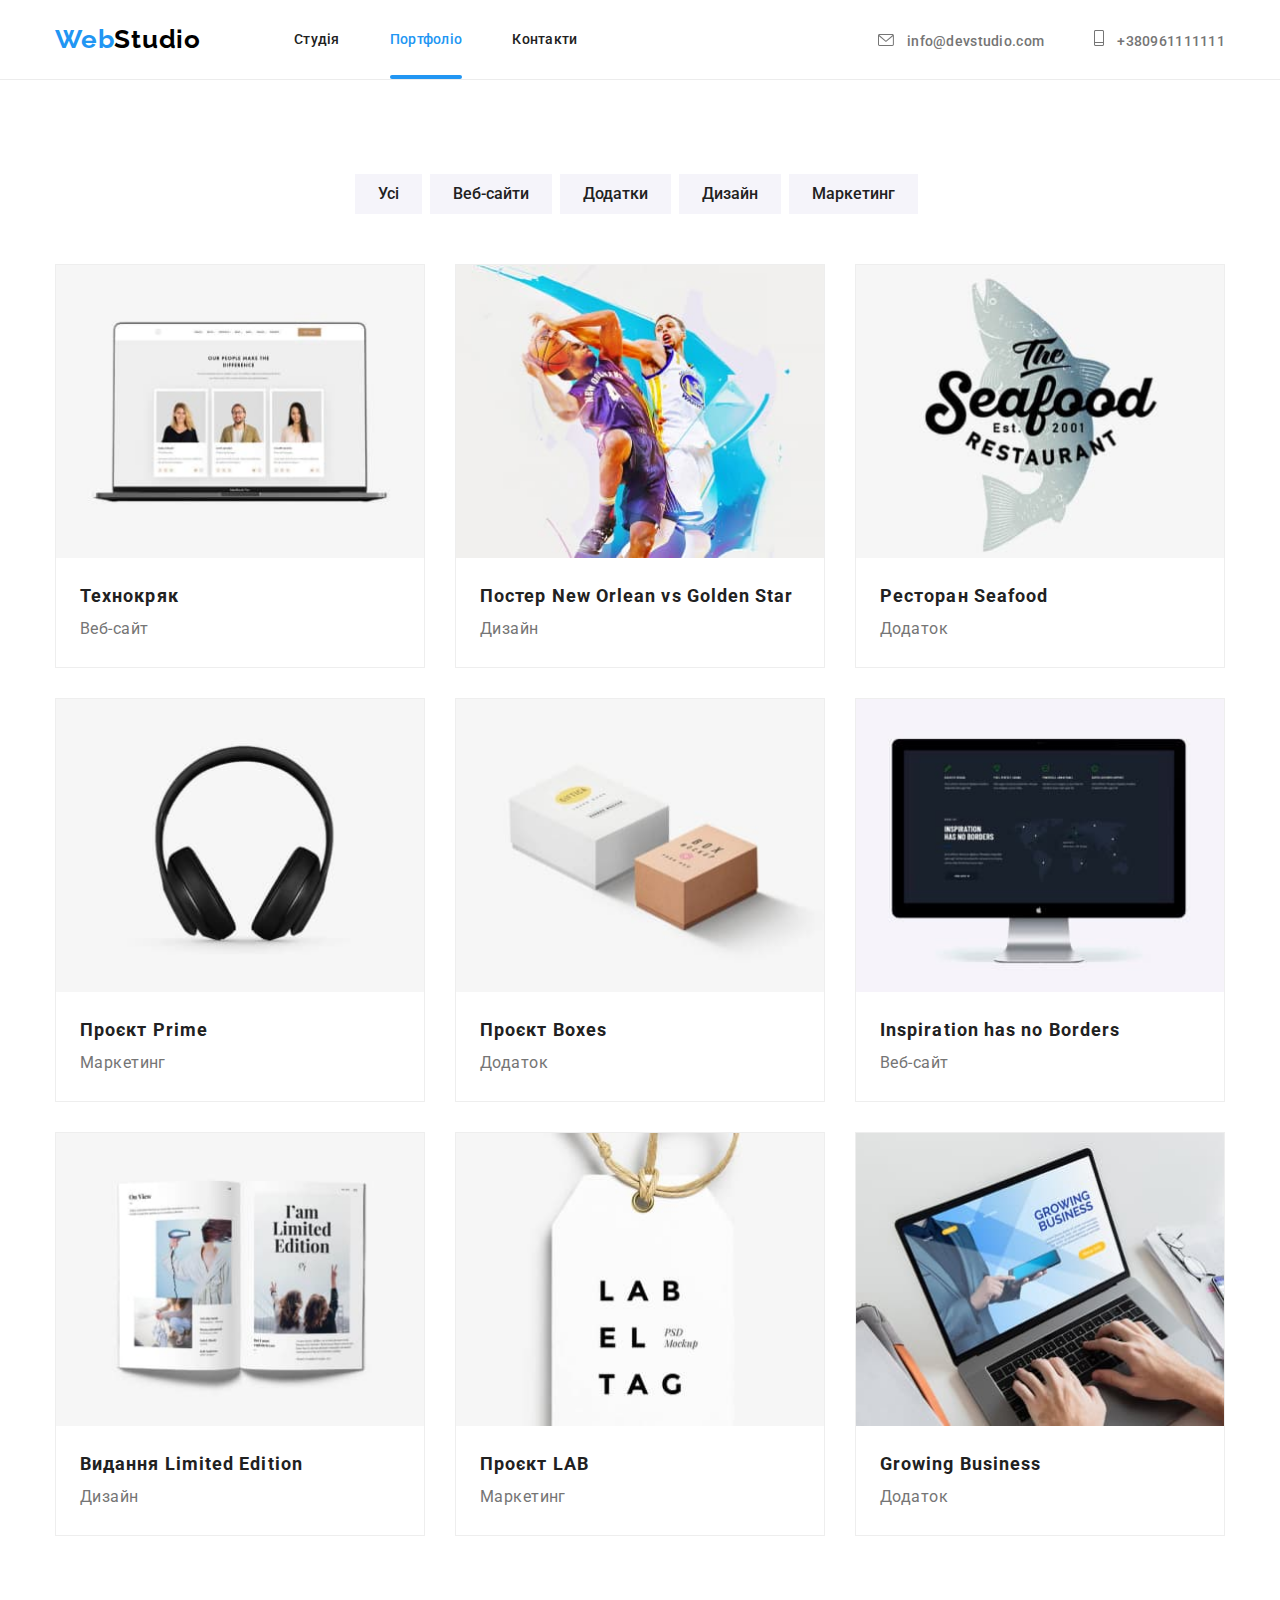
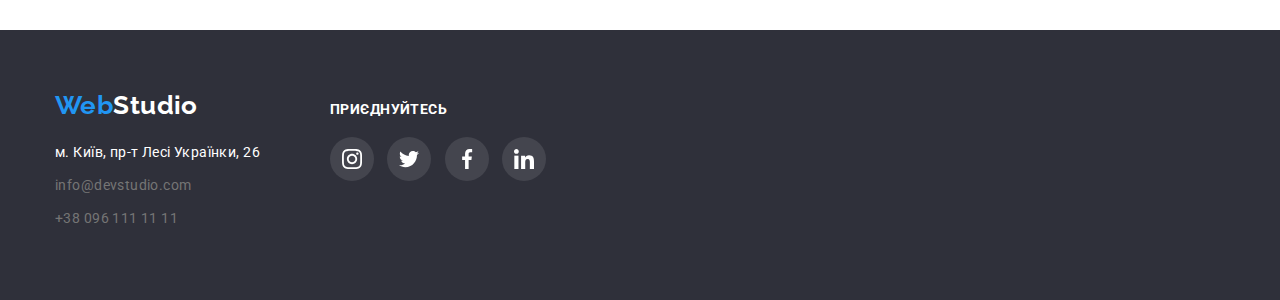
==== portfolio.html @ 2827c0e2 "Initial commit" ====
<!DOCTYPE html>
<html lang="uk">
<head>
    <meta charset="UTF-8">
    <meta http-equiv="X-UA-Compatible" content="IE=edge">
    <meta name="viewport" content="width=device-width, initial-scale=1.0">
    <title>Студия</title>
    <link rel="preconnect" href="https://fonts.googleapis.com">
<link rel="preconnect" href="https://fonts.gstatic.com" crossorigin>
<link rel="preconnect" href="https://fonts.googleapis.com">
<link rel="preconnect" href="https://fonts.gstatic.com" crossorigin>
<link href="https://fonts.googleapis.com/css2?family=Raleway:wght@700&family=Roboto:wght@400;500;700;900&display=swap" rel="stylesheet">
<link rel="stylesheet" href="https://cdnjs.cloudflare.com/ajax/libs/modern-normalize/1.1.0/modern-normalize.min.css">   
<link rel="stylesheet" href="./css/styles.css">
</head>
<body class="page">
    <header class="page-header">
        <div class="container container-nav">
        <nav class="main-nav container-nav">
            <a class="logo" href="./index.html"><span class="logo-pic">Web</span>Studio</a>
        <ul class="site-nav list">
            <li class="item"><a class="link" href="./index.html">Студія</a></li>
            <li class="item"><a class="link current" href="./portfolio.html">Портфоліо</a></li>
            <li class="item"><a class="link" href="">Контакти</a></li>
        </nav>
            <ul class="contact">
                <li class="item"><a class="contact-list" href="mailto:info@devstudio.com">
                    <svg class="icon-mail" width="16" height="12"><use href="./images/icons.svg#icon-mail"></use></svg>
                    info@devstudio.com</a></li>
                <li class="item"><a class="contact-list" href="tel:+380961111111">
                    <svg class="icon-tel" width="10" height="16"><use href="./images/icons.svg#icon-tel"></use></svg>
                    +380961111111</a></li>
            </ul>  
    </div>
    </header>

<main>
    <section class="portfolio-page section">
        <div class="container">
    <h1 hidden>Portfolio</h1>
<ul class="button-menu">
    <li class="item"><button class="button" type="button">Усі</button></li>
    <li class="item"><button class="button" type="button">Веб-сайти</button></li>
    <li class="item"><button class="button" type="button">Додатки</button></li>
    <li class="item"><button class="button" type="button">Дизайн</button></li>
    <li class="item"><button class="button" type="button">Маркетинг</button></li>
</ul>
<ul class="features">
    <li class="features-list">
        <div class="features-about"><img src="./images/img(7).jpg" alt="Робота" width="370">
        <p class="features-title-hover">Ресурс пропонує комплексні пропозиції з різним рівнем функціоналу та сервісів. Все це дозволить відвідувачу отримати вичерпні відомості про компанію чи приватну особу.</p>
    </div>
        <div class="features-item">
            <h2 class="features-title">Технокряк</h2>
            <p class="features-title-list">Веб-сайт</p>
        </div>
    </li>
    <li class="features-list">
        <div class="features-about"><img src="./images/img(8).jpg" alt="Робота" width="370">
        <p class="features-title-hover">Ресурс пропонує комплексні пропозиції з різним рівнем функціоналу та сервісів. Все це дозволить відвідувачу отримати вичерпні відомості про компанію чи приватну особу.</p>
        </div>
        <div class="features-item">
            <h2 class="features-title">Постер New Orlean vs Golden Star</h2>
            <p class="features-title-list">Дизайн</p>
        </div>
    </li>
    <li class="features-list">
        <div class="features-about"><img src="./images/img(9).jpg" alt="Робота" width="370">
        <p class="features-title-hover">Ресурс пропонує комплексні пропозиції з різним рівнем функціоналу та сервісів. Все це дозволить відвідувачу отримати вичерпні відомості про компанію чи приватну особу.</p>
        </div>
        <div class="features-item">
            <h2 class="features-title">Ресторан Seafood</h2>
            <p class="features-title-list">Додаток</p>
        </div>
    </li>
    <li class="features-list">
        <div class="features-about"><img src="./images/img(10).jpg" alt="Робота" width="370">
        <p class="features-title-hover">Ресурс пропонує комплексні пропозиції з різним рівнем функціоналу та сервісів. Все це дозволить відвідувачу отримати вичерпні відомості про компанію чи приватну особу.</p>
        </div>
        <div class="features-item">
            <h2 class="features-title">Проєкт Prime</h2>
            <p class="features-title-list">Маркетинг</p>
        </div>
    </li>
    <li class="features-list">
        <div class="features-about"><img src="./images/img(11).jpg" alt="Робота" width="370">
        <p class="features-title-hover">Ресурс пропонує комплексні пропозиції з різним рівнем функціоналу та сервісів. Все це дозволить відвідувачу отримати вичерпні відомості про компанію чи приватну особу.</p>
        </div>
        <div class="features-item">
            <h2 class="features-title">Проєкт Boxes</h2>
            <p class="features-title-list">Додаток</p>
        </div>
    </li>
    <li class="features-list">
        <div class="features-about"><img src="./images/img(12).jpg" alt="Робота" width="370">
        <p class="features-title-hover">Ресурс пропонує комплексні пропозиції з різним рівнем функціоналу та сервісів. Все це дозволить відвідувачу отримати вичерпні відомості про компанію чи приватну особу.</p>
        </div>
        <div class="features-item"> 
            <h2 class="features-title">Inspiration has no Borders</h2>
            <p class="features-title-list">Веб-сайт</p>
        </div>
    </li>
    <li class="features-list">
        <div class="features-about"><img src="./images/img(13).jpg" alt="Робота" width="370">
        <p class="features-title-hover">Ресурс пропонує комплексні пропозиції з різним рівнем функціоналу та сервісів. Все це дозволить відвідувачу отримати вичерпні відомості про компанію чи приватну особу.</p>
        </div>
        <div class="features-item">
            <h2 class="features-title">Видання Limited Edition</h2>
            <p class="features-title-list">Дизайн</p>
        </div>
    </li>
    <li class="features-list">
        <div class="features-about"><img src="./images/img(14).jpg" alt="Робота" width="370">
        <p class="features-title-hover">Ресурс пропонує комплексні пропозиції з різним рівнем функціоналу та сервісів. Все це дозволить відвідувачу отримати вичерпні відомості про компанію чи приватну особу.</p>
        </div>
        <div class="features-item">
            <h2 class="features-title">Проєкт LAB</h2>
            <p class="features-title-list">Маркетинг</p>
        </div>
    </li>
    <li class="features-list">
        <div class="features-about"><img src="./images/img(15).jpg" alt="Робота" width="370">
        <p class="features-title-hover">Ресурс пропонує комплексні пропозиції з різним рівнем функціоналу та сервісів. Все це дозволить відвідувачу отримати вичерпні відомості про компанію чи приватну особу.</p>
        </div>
        <div class="features-item">
            <h2 class="features-title">Growing Business</h2>
            <p class="features-title-list">Додаток</p>
        </div>
    </li>
</ul>
</main>
<footer class="footer">
    <div class="container footer-container">
        <div class="footer-wrap">
    <a class="logo-footer" href="./index.html"><span class="footer-pic">Web</span>Studio</a>
    <address class="adress">
    <ul class="adres-list">
  <li class="item"><a class="adres-link" href="https://www.google.com/maps/place/бульвар+Лесі+Українки,+26,+Київ,+02000/data=!4m2!3m1!1s0x40d4cf0e033ecbe9:0x57a4dffefec77da0?sa=X&ved=2ahUKEwiy8cGI95v7AhVmR_EDHdkjDuEQ8gF6BAgJEAE"> м. Київ, пр-т Лесі Українки, 26 </a></li>
  <li class="item"><a class="contact-footer" href="mailto:info@devstudio.com">info@devstudio.com</a></li>
  <li class="item"><a class="contact-footer" href="tel:+380961111111">+38 096 111 11 11</a></li>
    </ul>
</address>
</div>
<div class="footer-soc">
    <p class="footer-soc-title">Приєднуйтесь</p>
    <ul class="footer-soc-list">
        <li class="footer-soc-items"><a href="*" class="footer-soc-link"><svg width="20" height="20" class="footer-icon"><use href="./images/icons.svg#icon-instagram"></use></svg></a></li>
        <li class="footer-soc-items"><a href="*" class="footer-soc-link"><svg width="20" height="20" class="footer-icon"><use href="./images/icons.svg#icon-twitter"></use></svg></a></li>
        <li class="footer-soc-items"><a href="*" class="footer-soc-link"><svg width="20" height="20" class="footer-icon"><use href="./images/icons.svg#icon-facebook"></use></svg></a></li>
        <li class="footer-soc-items"><a href="*" class="footer-soc-link"><svg width="20" height="20" class="footer-icon"><use href="./images/icons.svg#icon-linkedin"></use></svg></a></li>
    </ul>
</div>
</div>
</footer>
</body>
</html>
---- css/styles.css ----
/* основной цвет текста  #212121 */
/* цвет фона белый  #F5F5F5 */
/* цвет фона футера #2F303A */
/* голубой цвет акцента #2196F3 */
/* вторичный цвет текста #757575 */
/* цвет адреса и кнопки #FFFFFF */
/* вторичный цвет фона #F5F4FA */
:root{
    --primary-text-color:#757575 ;
    --title-text-color:#212121 ;
    --accent-color:#2196F3 ;
    --footer-bg-color:#2F303A;
    --white-bg-color:#FFFFFF;
    --black-color:#000000;
    --page-bg-color:#F5F5F5;
    --img-bg-color:#EEEEEE;
    --second-bg-color:#F5F4FA;
    --icon-color:#AFB1B8;
    --icon-hover-color:#2196F3;
    --icon-bg-color:rgba(255, 255, 255, 0.1);
    --bg-modal-color:rgba(0, 0, 0, 0.2);
}
ul{
    padding: 0;
    margin-left: auto;
    margin-top: 0;
    margin-bottom: 0;
}
li{
    margin-top: 0;
    margin-bottom: 0;
}
h1,h2,h3,h4,h5,h6{
    margin-top: 0;
    margin-bottom: 0;
}
p{
    margin-top: 0;
    margin-bottom: 0;
}
img{
    display: block;
    max-width: 100%;
    height: auto;
}
html{
    box-sizing: border-box;
}
.items{
    list-style: none;
}
*,
*::before,
*::after{
    box-sizing: inherit;
}
/* Чим ми займаємося */
.job.section{
    padding-top: 0;
}
/*Container*/
.container{
width: 1200px;
    padding-left: 15px;
    padding-right: 15px;
    margin-left: auto;
    margin-right: auto;}
/* Page */
.page{
    margin: 0;
    background-color:var(--page-bg-color);
    color: var(--title-text-color);
    font-family: 'Roboto', sans-serif;
    letter-spacing: 0.03em;
font-size: 14px;
background-color:var(--white-bg-color);
}

/*-----logo-----*/
.page-header{
    display: flex;
    align-items: center;
    background-color:var(--white-bg-color);
    border-bottom: 1px solid #ECECEC;
}
.logo{
    font-family: Raleway, sans-serif;
    font-style: normal;
color: var(--black-color);
text-decoration: none;
font-weight: 700;
font-size: 26px;
line-height: 1.19;
letter-spacing: 0.03em;
}
.logo-pic{
    color: var(--accent-color);
}
/* Main nav */
.container-nav{
    display: flex;
    align-items: center;
}
/* Nav */
.nav{
    display: flex;
}
.site-nav{
    display: flex;
    list-style: none;
    margin-left: 93px;
}
.site-nav .link{
display: block;
padding-top: 32px;
padding-bottom: 32px;

color:var(--title-text-color);
text-decoration: none;
font-weight: 500;
line-height: 1.1;
letter-spacing: 0.02em;
transition: color 250ms cubic-bezier(0.4, 0, 0.2, 1);
}
.site-nav .item{
    padding: 0;
    margin: 0;
    margin-right: 50px;
}
.site-nav .item:last-child{
    margin-right: 0px;
}
.site-nav .link:hover{
   color: var(--accent-color);
}
.site-nav .link.current{
    color: var(--accent-color);
}

.link.current::after{
    content: '';

    position: absolute;
    left: 0;
    bottom: 0;

    opacity: 1;
    display: block;
    width: 100%;
    height: 4px;
    background-color:var(--accent-color);
    border-radius: 2px;
}
.contact .contact-list {
    text-decoration: none;
    font-weight: 500;
line-height: 1.1;
letter-spacing: 0.02em;
}
.contact{
    margin-left: auto;
    display: flex;
    list-style: none;
    justify-content: center;
    align-items: baseline;
}
.contact .item {
    margin-right: 50px;
}
.contact .item:last-child{
    margin-right: 0px;
}
.contact-list{
    color: var(--primary-text-color);
    transition: color 250ms cubic-bezier(0.4, 0, 0.2, 1), fill 250ms cubic-bezier(0.4, 0, 0.2, 1);
}
.contact-list:hover{
    color: var(--accent-color);
    
    transition: color 250ms cubic-bezier(0.4, 0, 0.2, 1);
}
.contact-list:focus{
    color: var(--accent-color);
}
.icon-tel{
    margin-right: 10px;
    fill: var(--primary-text-color);
}
.icon-mail{
    margin-right: 10px;
    fill: var(--primary-text-color);
}
.contact-list:hover .icon-tel,.contact-list:hover .icon-mail{
fill: currentColor;
}
.link{
    position: relative;
}
.link::after{
    content: '';

    position: absolute;
    left: 0;
    bottom: 0;

    display: block;
    width: 100%;
    height: 4px;
    background-color:var(--accent-color);
    border-radius: 2px;
    opacity: 0;
    transition: opacity 250ms cubic-bezier(0.4, 0, 0.2, 1);
}
.link:hover::after{
    opacity: 1;
}
/* Шапка сторінки */
.hero{
    text-align: center;
    background: var(--footer-bg-color);
    padding-top: 200px;
    padding-bottom: 200px;

    max-width: 1600px;
    margin-left: auto;
    margin-right: auto;
    background-image:linear-gradient(
        to right,
        rgba(47, 48, 58, 0.4),
        rgba(47, 48, 58, 0.4)
        ),
    url(../images/Img\(16\).jpg);
    background-size: cover;
    background-repeat: no-repeat;
    background-position: center;

}
.hero-title{
    width: 696px;
    margin-bottom: 30px;
    margin-left: auto;
    margin-right: auto;
    font-weight: 900;
    font-size: 44px;
    line-height: 1.4;
    text-align: center;
    letter-spacing: 0.06em;
    text-transform: uppercase;
    color: var(--white-bg-color);
}
.hero-button{
    background-color:var(--accent-color);
}
/* Section */
.team{
    background-color:var(--second-bg-color)
}
.section{
    padding-top: 94px;
    padding-bottom: 94px;
}
.section-title{
    color:var(--title-text-color);
font-size: 36px;
line-height: 1.16;
text-align: center;
margin-bottom: 50px;
}
.section .title{
line-height: 1.14;
}

/*Наші принципи */
.feature-list{
    display: flex;
    list-style: none;
}
.feature-list .item{
    width: 270px;
    margin-right: 30px;
    margin-bottom: 0;
}
.feature-list .item:nth-child(4n){
    margin-right: 0;
}
.feature-list .title{
    color: var(--title-text-color);
}
.feature-icon-block{
    display: flex;
    align-items: center;
    justify-content: center;
    margin-bottom: 30px;
    background-color:var(--second-bg-color);
    width: 270px;
    height: 120px;
}
/* Чим ми займаємося */
.title{
    color: var(--title-text-color);
    font-weight: 700;
    font-size: 14px;
    margin-bottom: 10px;
}
.title-list{
    color: var(--primary-text-color);
line-height: 1.71;
margin-bottom: 16px;
}
.work-list{
    display: flex;
    list-style: none;
}
.work-list .item{
    width: 370px;
}
.work-list .item+.item{
    margin-left: 30px;
}
.work-items{
    position: relative;
}
.work-list-title{
    font-size: 14px;
    width: 100%;
    line-height: 1.1;
    color: var(--white-bg-color);
    text-align: center;
    align-items: center;
    background-color:rgba(47, 48, 58, 0.8);
    padding-bottom: 27px;
    padding-top: 27px;
    position: absolute;
    bottom: 0;
    left: 50%;
    transform: translate(-50%, 0);
}
/* Наша команда */
.author{
    display: flex;
    list-style: none;
}
.author .item{
    width: 270px;
    margin-right: 30px;
    background-color:var(--white-bg-color) ;
    box-shadow: 0px 1px 3px rgba(0, 0, 0, 0.12), 0px 1px 1px rgba(0, 0, 0, 0.14), 0px 2px 1px rgba(0, 0, 0, 0.2);
    border-radius: 0px 0px 4px 4px;
}
.author .item:nth-last-child(){
    margin-right: 0;
}
.team-title{
font-size: 36px;
line-height: 1.16;
text-align: center;
margin-bottom: 50px;
}
.team .title{
font-weight: 500;
font-size: 16px;
line-height: 1.18;
text-align: center;
}
.title .title-list{
font-weight: 500;
font-size: 16px;
line-height: 1.18;
text-align: center;
}
.team .title-list{
    font-size: 16px;
    line-height: 1.18;
    text-align: center;
}
.item .item-list{
    padding-top: 30px;
    padding-bottom: 30px;
}
.teams-soc-list{
    display: flex;
    justify-content: center;
    align-items: center;
}
.teams-soc-items{
    width: 44px;
    height: 44px;
}
.teams-soc-items:not(:last-child){
    margin-right: 10px;
}

.teams-soc-link{
    width: 100%;
    height: 100%;
    display: flex;
    border-radius: 50%;
    justify-content: center;
    align-items: center;
    color: var(--icon-color);
    transition: color 250ms cubic-bezier(0.4, 0, 0.2, 1), background-color 250ms cubic-bezier(0.4, 0, 0.2, 1);
}
.teams-soc-link:hover{
    background-color: var(--icon-hover-color);
    color: var(--white-bg-color);
    
}
.teams-soc-icon{
    fill: currentColor;
}
/* Clients */
.clients-title{
    font-size: 36px;
    line-height: 1.16;
    text-align: center;    
    margin-bottom: 50px;
}
.clients-list{
    display: flex;
    list-style: none;
    justify-content: center;
    align-items: center;
}
.clients-link{
    width: 100%;
    height: 100%;
    display: flex;
    justify-content: center;
    align-items: center;
    color: var(--icon-color);
    transition: color 250ms cubic-bezier(0.4, 0, 0.2, 1);
}
.clients-link:hover{
   color: var(--accent-color);
}
.clients-items{
    width: 170px;
    height: 92px;
    border: 1px solid var(--icon-color);
border-radius: 4px;
transition: border-color 250ms cubic-bezier(0.4, 0, 0.2, 1);
}
.clients-items:hover{
    border: 1px solid var(--accent-color);
border-radius: 4px;
}
.clients-items:not(:last-child){
    margin-right: 30px;
}
.clients-icon{
    fill: currentColor;
}
/* Футер */
.footer{
    color: var(--white-bg-color);
    background-color: var(--footer-bg-color);
    padding-top: 60px;
    padding-bottom: 60px;
}
.footer .list{
    list-style: none;
}
.container-logo{
    margin-bottom: 20px;
}
.logo-footer{
font-family: Raleway, sans-serif;
text-decoration: none;
color:var(--white-bg-color);
font-family: 'Raleway';
font-style: normal;
font-weight: 700;
font-size: 26px;
line-height: 1.19;
}
.footer-pic{
    color: var(--accent-color);
}
.contact-footer{
    text-decoration: none;
    color: var(--primary-text-color);
    font-style: normal;
    line-height: 1.71;
}

.adres-link{
    text-decoration: none;
    color: var(--white-bg-color);
    line-height: 1.71;
    font-style: normal;
}
.adres-list .item{
margin-bottom: 9px;
list-style: none;
}
.adres-list{
    padding: 0%;
    margin-top: 20px;
}
.footer-soc{
    margin-left: 70px;
}
.footer-soc-title{
    margin-bottom: 20px;
    font-weight: 700;
font-size: 14px;
line-height: 16px;
letter-spacing: 0.03em;
text-transform: uppercase;
color: var(--white-bg-color);
}
.footer-soc-list{
    justify-content: center;
    align-items: center;
    list-style: none;
}
.footer-soc-items{
    display: inline-block;
    width: 44px;
    height: 44px;
}
.footer:not(:last-child){
    margin-right: 10px;
}
.footer-soc-link{
    width: 100%;
    height: 100%;
    border-radius: 50%;
    display: flex;
    justify-content: center;
    align-items: center;
    background-color: var(--icon-bg-color);
    color:var(--white-bg-color);
    transition: color 250ms cubic-bezier(0.4, 0, 0.2, 1), background-color 250ms cubic-bezier(0.4, 0, 0.2, 1);
}
.footer-soc-link:hover{
    background-color: var(--icon-hover-color);
    color: var(--white-bg-color);
}
.footer-icon{
    fill: currentColor;
}
.footer-soc-items:not(:last-child){
    margin-right: 10px;
}
.footer-container{
    display: flex;
    align-items: baseline;
}
/* button */
.button{
    color: var(--title-text-color);
    background-color:var(--white-bg-color);
    font-family: inherit;
font-weight: 500;
font-size: 16px;
line-height: 1.62;
text-align: center;
}
.hero-button{
display: inline-block;
padding: 10px 32px;
align-items: center;
text-align: center;
text-decoration: none;
border-radius:4px;
min-width: 216px;
border: 1px solid transparent;

font-weight: 700;
font-size: 16px;
line-height: 1.87;
letter-spacing: 0.06em;
color: var(--page-bg-color);
background-color: var(--accent-color);
}

/* BUTTON */
.button{
    border-radius: 4px;
    border: 1px solid transparent;
}
.item .button{
    align-items: center;
    text-align: center;
    text-decoration: none;
    background-color:var(--second-bg-color) ;
}
.button-menu button{
    color: var(--title-text-color);
    padding-top: 6px;
    padding-bottom: 6px;
    padding-left: 22px;
    padding-right: 22px;
    border-radius: 4px;
    border: 1px solid transparent;
}
.button-menu{
    display: flex;
    justify-content: center;
    background: var(--white-bg-color);
    list-style: none;
}
.button-menu .item{
    margin-right: 8px;
    margin-bottom: 50px;
    background: var(--second-bg-color);
}
.button-menu .item:nth-last-child(){
    margin-right: 0;
}
.button:hover,
.button:focus{
    background-color:var(--accent-color);
    color: var(--white-bg-color);
}
/* Портфоліо */

.features{
    list-style: none;
    display: flex;
    flex-wrap: wrap;
}
.features-list{
    width: 370px;
    margin-right: 30px;
    margin-bottom: 30px;
    height: 404px;
    border: 1px solid var(--img-bg-color);
    background-color: var(--white-bg-color);
}
.features-list:nth-child(3n){
    margin-right: 0;
}
.features-list:nth-last-child(-n+3){
    margin-bottom: 0;
}
.features-list .features-title{
font-weight: 700;
font-size: 18px;
line-height: 2;
letter-spacing: 0.06em;
color: var(--title-text-color);
}
.features-list .features-title-list{
font-size: 16px;
line-height: 30px;
color: var(--primary-text-color);
}
.features-item{
    padding-left: 24px;
    padding-right: 24px;
    padding-top: 20px;
    padding-bottom: 20px;
}
.features-list:focus{
    box-shadow: 0px 1px 1px rgba(0, 0, 0, 0.12), 0px 4px 4px rgba(0, 0, 0, 0.06), 1px 4px 6px rgba(0, 0, 0, 0.16);  
}
.features-list:hover{
    box-shadow: 0px 1px 1px rgba(0, 0, 0, 0.12), 0px 4px 4px rgba(0, 0, 0, 0.06), 1px 4px 6px rgba(0, 0, 0, 0.16);
}
.features-about{
    overflow: hidden;
    position: relative;
}

.features-title-hover{
    background-color:rgba(33, 150, 243, 0.9);;
    width: 100%;
    height: 100%;

    position: absolute;
    padding-left: 24px;
    padding-right: 24px;
    padding-top: 63px;
    padding-bottom: 63px;
    opacity: 0;

    font-weight: 400;
    font-size: 18px;
    line-height: 1.5;
    color: var(--white-bg-color);
    transform: translateY(0);
    transition: transform 250ms cubic-bezier(0.4, 0, 0.2, 1), opacity 250ms cubic-bezier(0.4, 0, 0.2, 1);
}
.features-list:hover .features-title-hover{
    opacity: 1;
    transform: translateY(-100%);
}
/* Модальне вікно */
.backdrop{
    position: fixed;
    top: 0;
    left: 0;

    min-width: 100%;
    min-height: 100%;

    background-color: var(--bg-modal-color);
}
.backdrop.is-hidden{
    transition: opacity 250ms cubic-bezier(0.4, 0, 0.2, 1);
    opacity: 0;
    pointer-events: none;
}
.backdrop{
    transition: opacity 250ms cubic-bezier(0.4, 0, 0.2, 1);
    opacity: 1;
}
.modal{
    position: absolute;
    top: 50%;
    left: 50%;
    transform: translate(-50%, -50%);

    width: 528px;
    height: 581px;

    background-color: var(--white-bg-color);
}
.icon-close{
    width: 100%;
    height: 100%;
    fill: var(--black-color);
    border-radius: 50%;
    background-color: var(--white-bg-color);
    display: flex;
    justify-content: center;
    align-items: center;

}
.button-close{
    position: absolute;
    top: 0;
    right: 0;
    background-color: var(--white-bg-color);
    width: 30px;
    height: 30px;
    border-radius: 50%;
    transform: translate(-8px,8px);
    
    border: 1px solid rgba(0, 0, 0, 0.1);
    
}






/* КУБИК */
/* 250ms cubic-bezier(0.4, 0, 0.2, 1) */
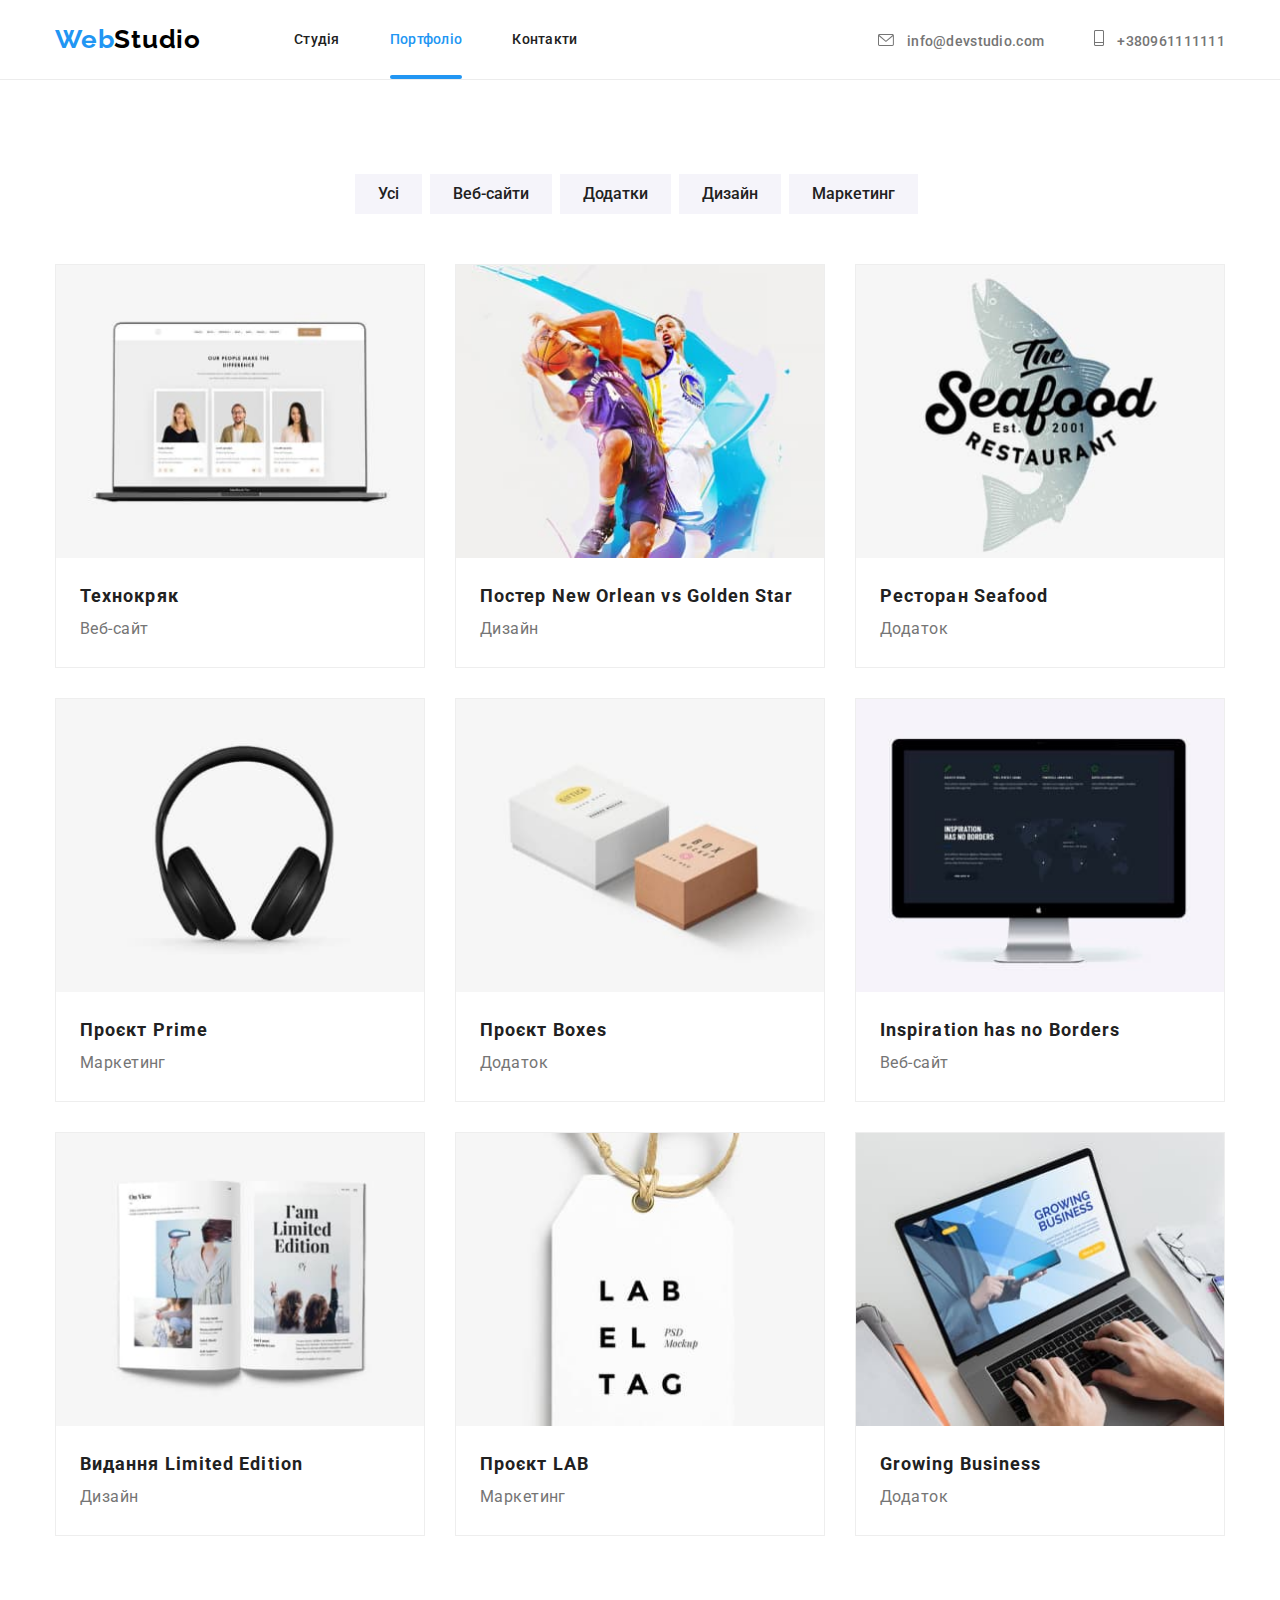
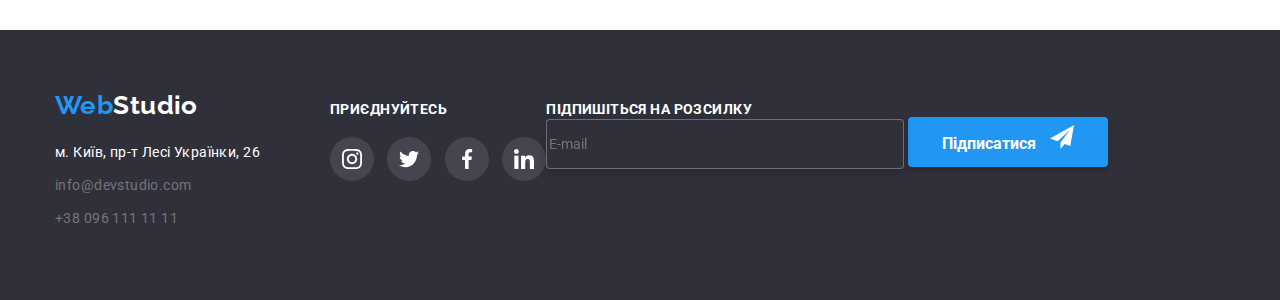
==== commit c569a945: "hw6" ====
--- a/portfolio.html
+++ b/portfolio.html
@@ -150,6 +150,13 @@
         <li class="footer-soc-items"><a href="*" class="footer-soc-link"><svg width="20" height="20" class="footer-icon"><use href="./images/icons.svg#icon-linkedin"></use></svg></a></li>
     </ul>
 </div>
+<div class="fotter-feedback">
+    <b>ПІДПИШІТЬСЯ НА РОЗСИЛКУ</b>
+    <form class="footer-form">
+        <input type="email" name="mail" id="mail-footer" placeholder="E-mail">
+        <button class="submit-footer" type="submit">Підписатися <svg class="icon-send" width="24" height="24"><use href="./images/icons.svg#icon-send"></use></svg></button>
+    </form>
+</div>
 </div>
 </footer>
 </body>
--- a/css/styles.css
+++ b/css/styles.css
@@ -19,6 +19,7 @@
     --icon-hover-color:#2196F3;
     --icon-bg-color:rgba(255, 255, 255, 0.1);
     --bg-modal-color:rgba(0, 0, 0, 0.2);
+    --field-outline:rgba(33, 33, 33, 0.2);
 }
 ul{
     padding: 0;
@@ -547,6 +548,37 @@
     display: flex;
     align-items: baseline;
 }
+.footer-feedback{
+margin-left: 93px;
+}
+/* .footer-form{
+    margin-left: 93px;
+} */
+.footer-form input{
+    width: 358px;
+    height: 50px;
+    border: 1px solid rgba(255, 255, 255, 0.3);
+    border-radius: 4px;
+    filter: drop-shadow(0px 4px 4px rgba(0, 0, 0, 0.15));
+    background-color: var(--footer-bg-color);
+}
+.submit-footer{
+    min-width: 200px;
+    min-height: 50px;
+    border: 1px solid transparent;
+    border-radius: 4px;
+    box-shadow: 0px 4px 4px rgba(0, 0, 0, 0.15);
+    background-color: var(--accent-color);
+    color: var(--white-bg-color);
+    font-weight: 700;
+font-size: 16px;
+line-height: 1.8;
+}
+.icon-send{
+    fill: currentColor;
+    margin-left: 10px;
+    color: var(--white-bg-color);
+}
 /* button */
 .button{
     color: var(--title-text-color);
@@ -697,15 +729,13 @@
     min-height: 100%;
 
     background-color: var(--bg-modal-color);
+    transition: opacity 250ms cubic-bezier(0.4, 0, 0.2, 1);
+    opacity: 1;
 }
 .backdrop.is-hidden{
     transition: opacity 250ms cubic-bezier(0.4, 0, 0.2, 1);
     opacity: 0;
     pointer-events: none;
-}
-.backdrop{
-    transition: opacity 250ms cubic-bezier(0.4, 0, 0.2, 1);
-    opacity: 1;
 }
 .modal{
     position: absolute;
@@ -742,11 +772,156 @@
     border: 1px solid rgba(0, 0, 0, 0.1);
     
 }
-
-
-
-
+textarea{
+    resize: none;
+}
+.feedback{
+    font-weight: 700;
+font-size: 20px;
+line-height: 1.15;
+text-align: center;
+padding-top: 40px;
+padding-bottom: 12px;
+}
+.form{
+font-size: 12px;
+line-height: 1.16;
+letter-spacing: 0.01em;
+    width: 448px;
+    height: 342px;
+    margin-left: auto;
+    margin-right: auto;
+}
+.form-field{
+    display: flex;
+    flex-direction: column;
+    margin-bottom: 10px;
+}
+.form-field label{
+    color: var(--primary-text-color);
+    margin-bottom: 4px;
+}
+.form-field input{
+    width: 448px;
+    height: 40px;
+    border: 1px solid var(--field-outline);
+    border-radius: 4px;
+    margin: 0;
+    padding: 0;
+}
+.policy{
+    display: flex;
+    text-align: center;
+font-size: 14px;
+line-height: 1.71;
+color:var(--primary-text-color)
+}
+.policy-span{
+    color: var(--accent-color);
+}
+.form-field .comment{
+    width: 448px;
+    height: 120px;
+    border: 1px solid var(--field-outline);
+border-radius: 4px;
+padding: 12px 16px;
+color:var(--black-color);
+}
+.comment ::placeholder{
+    color:rgba(117, 117, 117, 0.5);
+}
+.modal-submit{
+    display: block;
+    margin-top: 30px;
+   margin-left: auto;
+   margin-right: auto;
+    font-weight: 700;
+font-size: 16px;
+line-height: 1.8;
+color: #FFFFFF;
+    border-radius:4px;
+    border: 1px solid transparent;
+    min-width: 200px;
+    min-height: 50px;
+    box-shadow: 0px 4px 4px rgba(0, 0, 0, 0.15);
+    padding: 10px 52px;
+    margin-bottom: 40px;
+    background-color: var(--accent-color);
+}
+.form-field {
+    position: relative;
+}
+.form-field .form-input{
+    padding: 12px 42px;
+}
+.form-field:focus{
+    border-color: var(--accent-color);
+}
+.form-input:focus ~ .current-icon{
+color: var(--accent-color);
+}
+.icon-name{
+    position: absolute;
+    top: 50%;
+    left: 12px;
+
+    display: inline-block;
+    width: 18px;
+    height: 18px;
+
+    fill: currentColor;
+}
+.icon-modal-tel{
+    position: absolute;
+    top: 50%;
+    left: 12px;
+
+    display: inline-block;
+    width: 18px;
+    height: 18px;
+    fill: currentColor;
+}
+.icon-modal-mail{
+    position: absolute;
+    top: 50%;
+    left: 12px;
+
+    display: inline-block;
+    width: 18px;
+    height: 18px;
+    fill: currentColor;
+}
+/* Policy */
+.label-policy{
+    display: flex;
+    align-items: center;
+}
+.checkbox{
+    -webkit-appearance: none;
+    -moz-appearance: none;
+    appearance: none;
+}
+.icon-check{
+    display: inline-block;
+    width: 16px;
+    height: 15px;
+
+    outline: 2px solid var(--black-color);
+    border-radius: 2px;
+
+    margin-right: 7px;
+}
+.checkbox-svg{
+    display: flex;
+}
+.checkbox:checked + .icon-check{
+    outline-color: var(--accent-color);
+    background-color: var(--accent-color);
+    background-size: cover;
+    background-origin: border-box;
+}
 
 
 /* КУБИК */
-/* 250ms cubic-bezier(0.4, 0, 0.2, 1) */+/* 250ms cubic-bezier(0.4, 0, 0.2, 1) */
+/* 
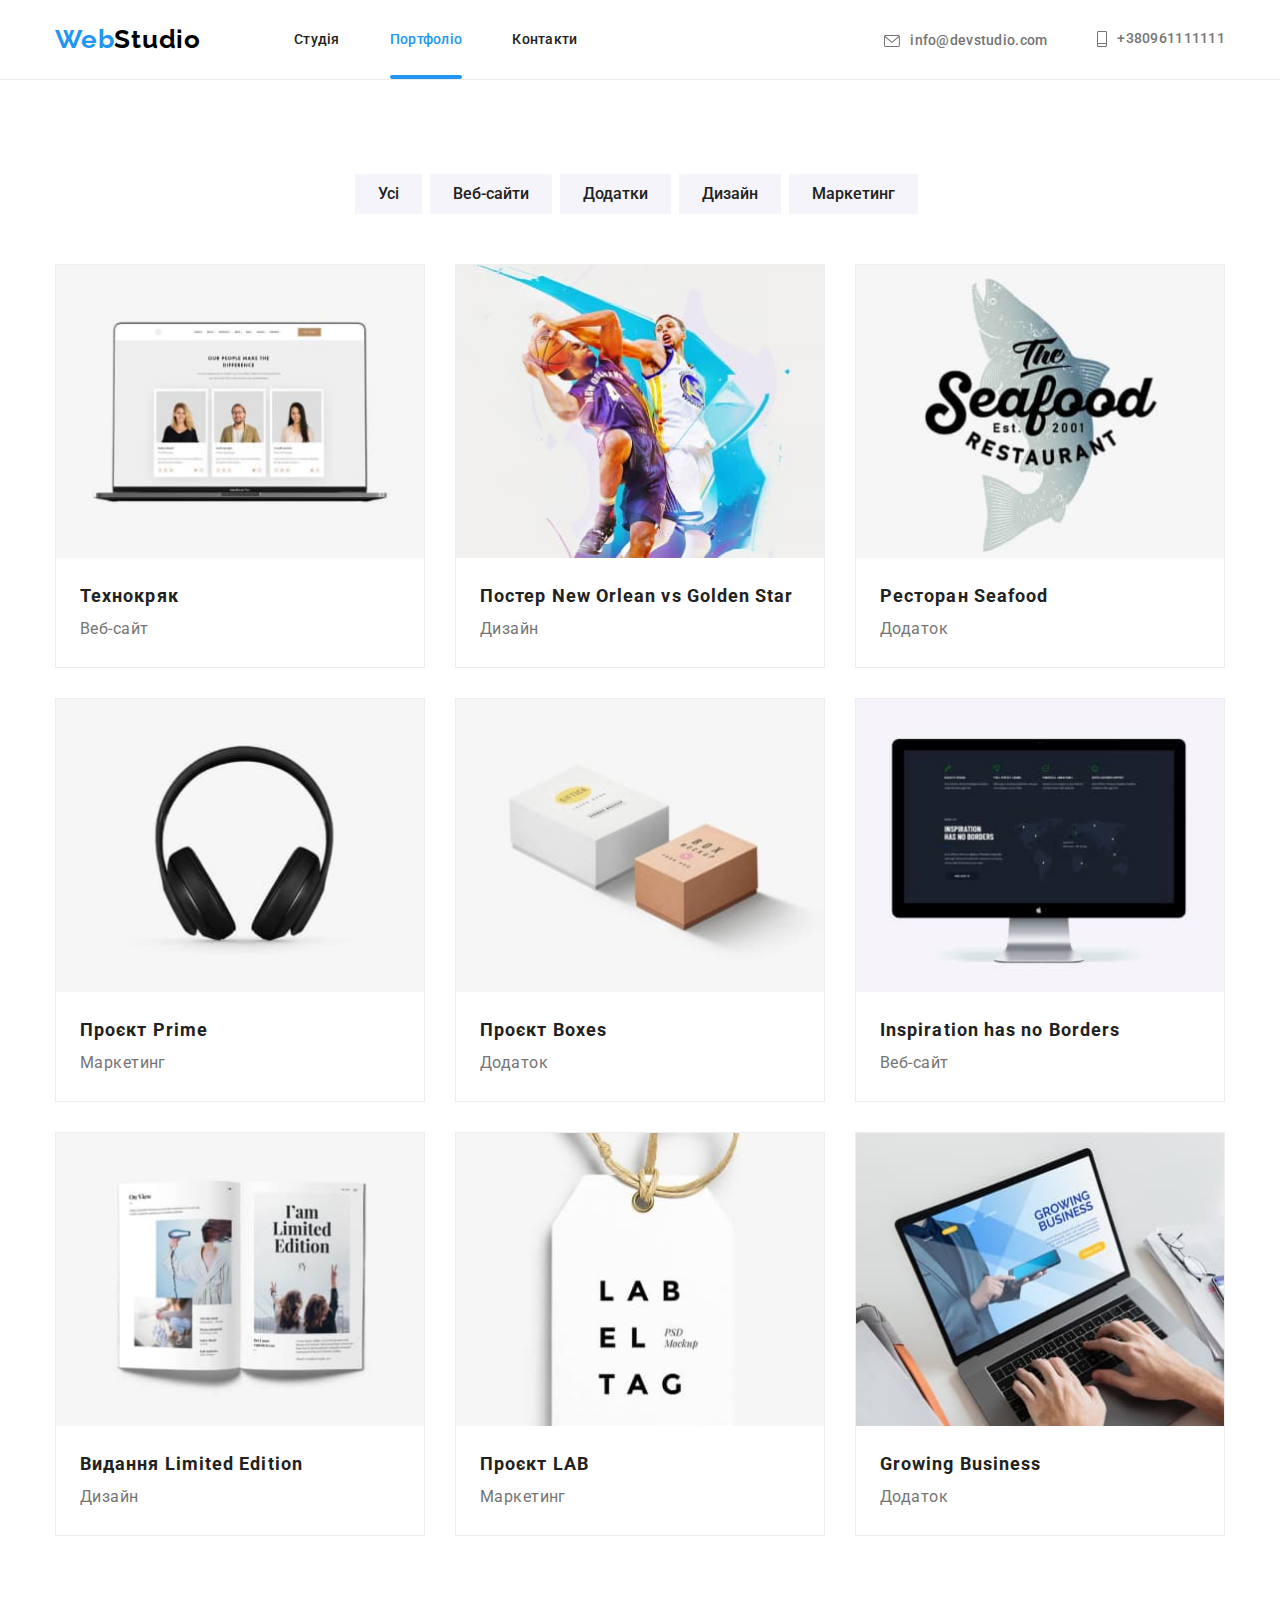
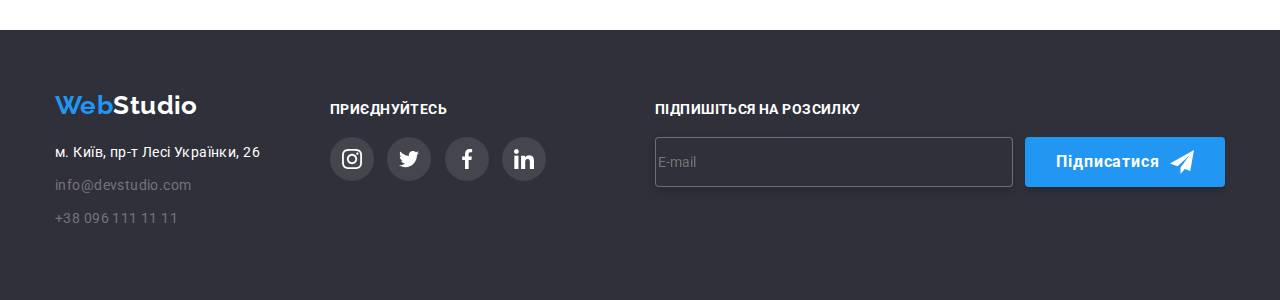
==== commit d5158ba9: "a" ====
--- a/portfolio.html
+++ b/portfolio.html
@@ -150,8 +150,8 @@
         <li class="footer-soc-items"><a href="*" class="footer-soc-link"><svg width="20" height="20" class="footer-icon"><use href="./images/icons.svg#icon-linkedin"></use></svg></a></li>
     </ul>
 </div>
-<div class="fotter-feedback">
-    <b>ПІДПИШІТЬСЯ НА РОЗСИЛКУ</b>
+<div class="footer-feedback">
+    <b class="feedback-title">ПІДПИШІТЬСЯ НА РОЗСИЛКУ</b>
     <form class="footer-form">
         <input type="email" name="mail" id="mail-footer" placeholder="E-mail">
         <button class="submit-footer" type="submit">Підписатися <svg class="icon-send" width="24" height="24"><use href="./images/icons.svg#icon-send"></use></svg></button>
--- a/css/styles.css
+++ b/css/styles.css
@@ -174,6 +174,9 @@
 .contact-list{
     color: var(--primary-text-color);
     transition: color 250ms cubic-bezier(0.4, 0, 0.2, 1), fill 250ms cubic-bezier(0.4, 0, 0.2, 1);
+    display: flex;
+    align-items: center;
+    justify-content: center;
 }
 .contact-list:hover{
     color: var(--accent-color);
@@ -549,11 +552,15 @@
     align-items: baseline;
 }
 .footer-feedback{
-margin-left: 93px;
-}
-/* .footer-form{
-    margin-left: 93px;
-} */
+margin-left: auto;
+}
+.feedback-title{
+    display: flex;
+    margin-bottom: 20px;
+}
+.footer-form{
+    display: flex;
+}
 .footer-form input{
     width: 358px;
     height: 50px;
@@ -561,8 +568,12 @@
     border-radius: 4px;
     filter: drop-shadow(0px 4px 4px rgba(0, 0, 0, 0.15));
     background-color: var(--footer-bg-color);
+    color: var(--white-bg-color);
 }
 .submit-footer{
+    display: flex;
+    justify-content: center;
+    align-items: center;
     min-width: 200px;
     min-height: 50px;
     border: 1px solid transparent;
@@ -571,8 +582,11 @@
     background-color: var(--accent-color);
     color: var(--white-bg-color);
     font-weight: 700;
+    letter-spacing: 0.06em;
 font-size: 16px;
 line-height: 1.8;
+
+margin-left: 12px;
 }
 .icon-send{
     fill: currentColor;
@@ -745,21 +759,21 @@
 
     width: 528px;
     height: 581px;
+    padding: 40px;
 
     background-color: var(--white-bg-color);
 }
 .icon-close{
-    width: 100%;
-    height: 100%;
-    fill: var(--black-color);
-    border-radius: 50%;
+    width: 11px;
+    height: 11px;
+    fill: currentColor;
     background-color: var(--white-bg-color);
     display: flex;
     justify-content: center;
     align-items: center;
-
 }
 .button-close{
+    display: flex;
     position: absolute;
     top: 0;
     right: 0;
@@ -768,9 +782,13 @@
     height: 30px;
     border-radius: 50%;
     transform: translate(-8px,8px);
-    
+    align-items: center;
+    justify-content: center;
     border: 1px solid rgba(0, 0, 0, 0.1);
     
+}
+.button-close:hover{
+    color: var(--accent-color);
 }
 textarea{
     resize: none;
@@ -780,15 +798,12 @@
 font-size: 20px;
 line-height: 1.15;
 text-align: center;
-padding-top: 40px;
-padding-bottom: 12px;
+margin: 12px;
 }
 .form{
 font-size: 12px;
 line-height: 1.16;
 letter-spacing: 0.01em;
-    width: 448px;
-    height: 342px;
     margin-left: auto;
     margin-right: auto;
 }
@@ -814,7 +829,8 @@
     text-align: center;
 font-size: 14px;
 line-height: 1.71;
-color:var(--primary-text-color)
+color:var(--primary-text-color);
+justify-content: center;
 }
 .policy-span{
     color: var(--accent-color);
@@ -829,6 +845,9 @@
 }
 .comment ::placeholder{
     color:rgba(117, 117, 117, 0.5);
+}
+.comment:focus{
+outline-color: var(--accent-color);
 }
 .modal-submit{
     display: block;
@@ -851,16 +870,23 @@
 .form-field {
     position: relative;
 }
+.form-input{
+    display: block;
+    position: relative;
+}
 .form-field .form-input{
     padding: 12px 42px;
 }
+.form-input:focus{
+    outline-color:var(--accent-color);
+}
 .form-field:focus{
     border-color: var(--accent-color);
 }
-.form-input:focus ~ .current-icon{
+.form-input:focus ~ .icon-form{
 color: var(--accent-color);
 }
-.icon-name{
+.icon-form{
     position: absolute;
     top: 50%;
     left: 12px;
@@ -871,27 +897,10 @@
 
     fill: currentColor;
 }
-.icon-modal-tel{
-    position: absolute;
-    top: 50%;
-    left: 12px;
-
-    display: inline-block;
-    width: 18px;
-    height: 18px;
-    fill: currentColor;
-}
-.icon-modal-mail{
-    position: absolute;
-    top: 50%;
-    left: 12px;
-
-    display: inline-block;
-    width: 18px;
-    height: 18px;
-    fill: currentColor;
-}
 /* Policy */
+.policy{
+    margin-top: 20px;
+}
 .label-policy{
     display: flex;
     align-items: center;
